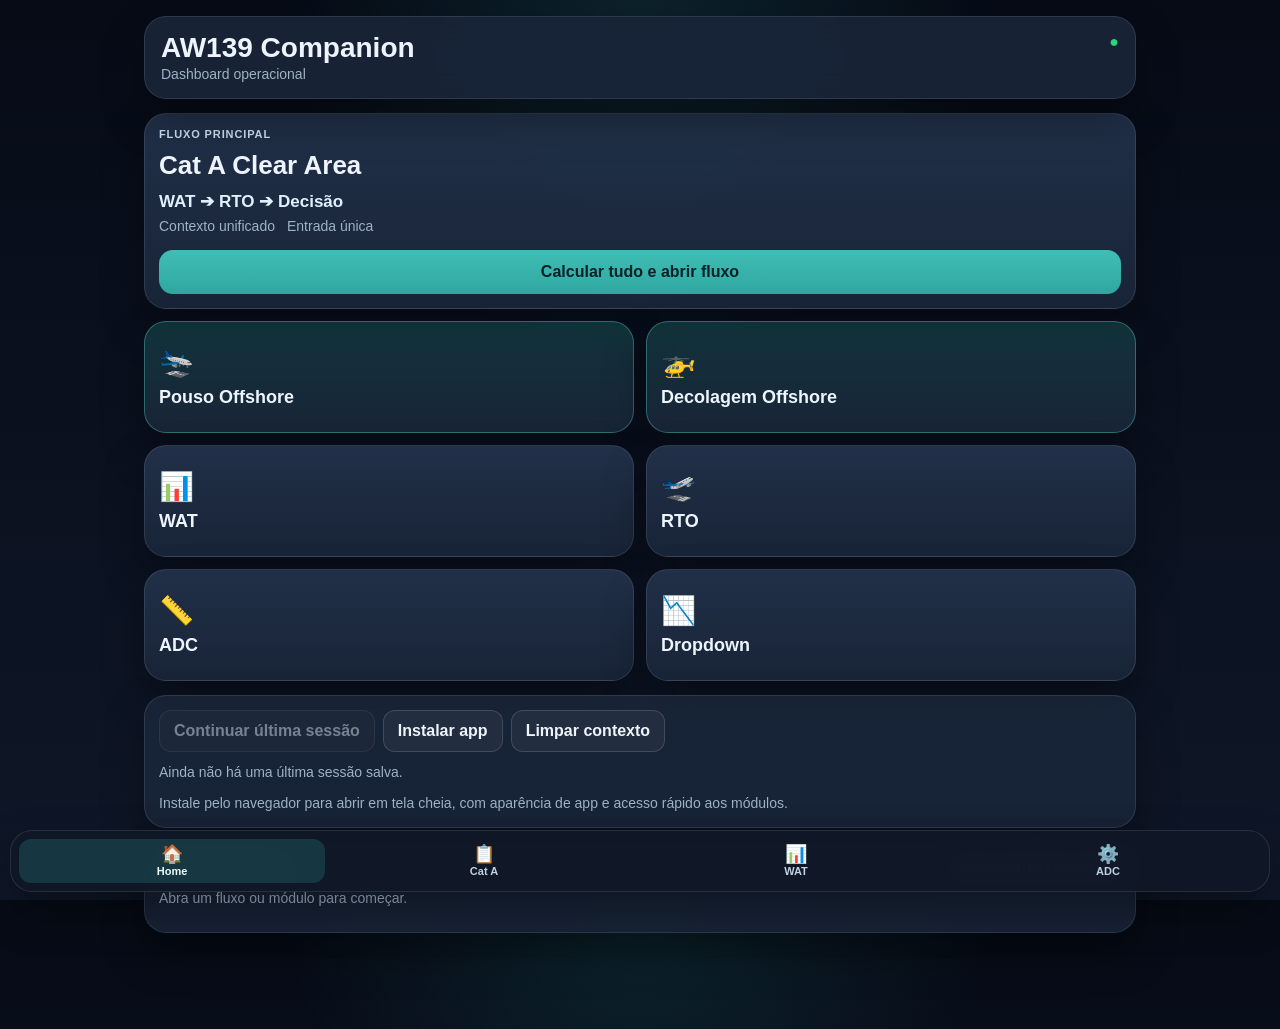
==== index.html @ ec9bca44 "Adiciona classes legadas para facilitar merge da home" ====
<!doctype html>
<html lang="pt-BR">
<head>
  <meta charset="utf-8">
  <meta name="viewport" content="width=device-width, initial-scale=1, viewport-fit=cover">
  <meta name="theme-color" content="#0b1220">
  <meta name="apple-mobile-web-app-capable" content="yes">
  <meta name="apple-mobile-web-app-status-bar-style" content="black-translucent">
  <meta name="apple-mobile-web-app-title" content="AW139">
  <title>AW139 Companion</title>
  <link rel="manifest" href="manifest.webmanifest">
  <link rel="icon" type="image/png" sizes="32x32" href="assets/icon-32.png">
  <link rel="apple-touch-icon" sizes="180x180" href="assets/icon-180.png">
  <link rel="stylesheet" href="styles.css">
  <link rel="stylesheet" href="shared/pwa.css">
</head>
<body>
  <main class="home-shell home-shell-minimal app-shell">
    <header class="home-topbar app-header">
      <div>
        <h1>AW139 Companion</h1>
        <p class="subtitle">Dashboard operacional</p>
      </div>
      <div class="header-actions" aria-label="Status do sistema">
        <span class="status-icon connected">●</span>
      </div>
    </header>

    <section class="launcher-grid dashboard-grid" aria-label="Ferramentas principais">
      <article class="widget large-widget flight-preview">
        <span class="card-tag">Fluxo principal</span>
        <h2>Cat A Clear Area</h2>
        <div class="flight-data">
          <div class="route">WAT ➔ RTO ➔ Decisão</div>
          <div class="details">
            <span>Contexto unificado</span>
            <span>Entrada única</span>
          </div>
        </div>
        <a class="btn-primary action-button" href="cata/">Calcular tudo e abrir fluxo</a>
      </article>

      <a class="widget small-widget priority-widget" href="pouso-offshore/">
        <div class="widget-icon">🛬</div>
        <h3>Pouso Offshore</h3>
      </a>

      <a class="widget small-widget priority-widget" href="decolagem-offshore/">
        <div class="widget-icon">🚁</div>
        <h3>Decolagem Offshore</h3>
      </a>

      <a class="widget small-widget" href="wat/?back=1&return=../index.html">
        <div class="widget-icon">📊</div>
        <h3>WAT</h3>
      </a>

      <a class="widget small-widget" href="rto/?back=1&return=../index.html">
        <div class="widget-icon">🛫</div>
        <h3>RTO</h3>
      </a>

      <a class="widget small-widget" href="adc/?back=1&return=../index.html">
        <div class="widget-icon">📏</div>
        <h3>ADC</h3>
      </a>

      <a class="widget small-widget" href="dropdown/?back=1&return=../index.html">
        <div class="widget-icon">📉</div>
        <h3>Dropdown</h3>
      </a>
    </section>

    <section class="utility-panel">
      <div class="utility-actions">
        <a id="continueLink" class="quick-action disabled" href="cata/" aria-disabled="true">Continuar última sessão</a>
        <button id="installGuideBtn" class="quick-action" type="button">Instalar app</button>
        <button id="clearContextBtn" class="quick-action" type="button">Limpar contexto</button>
      </div>
      <p id="continueText" class="utility-note">Ainda não há uma última sessão salva.</p>
      <p id="installStatusText" class="utility-note">Instale pela Safari para abrir em tela cheia no iPhone e iPad.</p>
    </section>

    <section id="resumeCard" class="resume-inline">
      <div class="resume-inline-head">
        <span class="resume-tag">Último contexto</span>
        <strong id="resumeTitle">Sem contexto salvo</strong>
      </div>
      <p id="resumeSummary">Abra um fluxo ou módulo para começar.</p>
      <div class="resume-chips" id="resumeChips"></div>
    </section>
  </main>

  <nav class="app-tab-bar" aria-label="Navegação rápida">
    <a href="#" class="tab-item active" aria-current="page">
      <span class="tab-icon">🏠</span>
      <span class="tab-label">Home</span>
    </a>
    <a href="cata/" class="tab-item">
      <span class="tab-icon">📋</span>
      <span class="tab-label">Cat A</span>
    </a>
    <a href="wat/?back=1&return=../index.html" class="tab-item">
      <span class="tab-icon">📊</span>
      <span class="tab-label">WAT</span>
    </a>
    <a href="adc/?back=1&return=../index.html" class="tab-item">
      <span class="tab-icon">⚙️</span>
      <span class="tab-label">ADC</span>
    </a>
  </nav>

  <script src="shared/pwa.js"></script>
  <script src="shared/home.js"></script>
</body>
</html>
---- styles.css ----
:root{
  --bg:#060b16;
  --bg2:#0f1728;
  --panel:#192538;
  --panel-2:#22324a;
  --text:#edf4fd;
  --muted:#9eb2c8;
  --accent:#2fa7a0;
  --line:rgba(255,255,255,.1);
  --shadow:0 20px 42px rgba(0,0,0,.35);
}
*{box-sizing:border-box}
html,body{height:100%}
body{
  margin:0;
  min-height:100svh;
  font-family:Inter,-apple-system,BlinkMacSystemFont,"Segoe UI",Roboto,Helvetica,Arial,sans-serif;
  color:var(--text);
  background:radial-gradient(circle at top, rgba(47,167,160,.15), transparent 32%), linear-gradient(180deg,var(--bg) 0%,var(--bg2) 100%);
}
a{color:inherit;text-decoration:none}
button{font:inherit}

.home-shell.app-shell,.app-shell{
  min-height:100%;
  max-width:1020px;
  margin:0 auto;
  padding:calc(16px + env(safe-area-inset-top)) 14px calc(96px + env(safe-area-inset-bottom));
  display:grid;
  gap:14px;
}

.home-topbar.app-header,.app-header,
.widget,
.utility-panel,
.resume-inline,
.app-tab-bar{
  border:1px solid var(--line);
  border-radius:22px;
  box-shadow:var(--shadow);
}

.app-header{
  padding:16px;
  display:flex;
  align-items:flex-start;
  justify-content:space-between;
  background:rgba(25,37,56,.94);
  backdrop-filter:blur(12px);
}
.app-header h1{margin:0;font-size:28px;line-height:1.05}
.subtitle{margin:4px 0 0;color:var(--muted);font-size:14px}
.status-icon{font-size:16px;line-height:1}
.status-icon.connected{color:#31d17a}

.launcher-grid.dashboard-grid,.dashboard-grid{display:grid;grid-template-columns:repeat(2,minmax(0,1fr));gap:12px}
.widget{
  background:linear-gradient(180deg,rgba(34,50,74,.96),rgba(25,37,56,.96));
  padding:14px;
}
.large-widget{grid-column:1/-1;display:grid;gap:10px}
.card-tag,.resume-tag{font-size:11px;font-weight:800;letter-spacing:.08em;text-transform:uppercase;color:#cde0f1}
.flight-preview h2{margin:0;font-size:26px}
.flight-data{display:grid;gap:6px}
.route{font-size:17px;font-weight:700;color:#dff0ff}
.details{display:flex;gap:12px;flex-wrap:wrap;color:var(--muted);font-size:14px}
.btn-primary{
  margin-top:6px;
  min-height:44px;
  border-radius:14px;
  display:inline-flex;
  align-items:center;
  justify-content:center;
  background:linear-gradient(180deg,#40beb6,#2fa7a0);
  color:#042128;
  font-weight:800;
  border:none;
}
.small-widget{
  min-height:112px;
  display:grid;
  align-content:center;
  justify-items:start;
  gap:8px;
}
.widget-icon{font-size:28px}
.small-widget h3{margin:0;font-size:18px}
.priority-widget{background:linear-gradient(180deg,rgba(47,167,160,.24),rgba(25,37,56,.98));border-color:rgba(95,224,216,.35)}

.utility-panel,.resume-inline{padding:14px;display:grid;gap:10px;background:rgba(25,37,56,.94)}
.utility-actions{display:flex;gap:8px;flex-wrap:wrap}
.quick-action{
  border-radius:12px;
  border:1px solid rgba(255,255,255,.14);
  min-height:42px;
  padding:0 14px;
  display:inline-flex;
  align-items:center;
  justify-content:center;
  background:rgba(255,255,255,.05);
  color:var(--text);
  font-weight:700;
}
.quick-action.disabled{opacity:.45;pointer-events:none}
.utility-note,.resume-inline p{margin:0;color:var(--muted);font-size:14px;line-height:1.45}
.resume-inline-head{display:flex;align-items:center;justify-content:space-between;gap:8px;flex-wrap:wrap}
.resume-inline strong{font-size:18px}
.resume-chips{display:flex;gap:8px;flex-wrap:wrap}
.chip{min-height:30px;padding:4px 10px;border-radius:999px;background:rgba(255,255,255,.06);border:1px solid rgba(255,255,255,.1);font-size:12px}

.app-tab-bar{
  position:fixed;
  left:10px;
  right:10px;
  bottom:calc(8px + env(safe-area-inset-bottom));
  background:rgba(16,24,39,.95);
  backdrop-filter:blur(14px);
  padding:8px;
  display:grid;
  grid-template-columns:repeat(4,minmax(0,1fr));
  gap:6px;
}
.tab-item{display:grid;justify-items:center;gap:2px;padding:6px;border-radius:12px;color:#bfd1e3}
.tab-item.active{background:rgba(47,167,160,.22);color:#e9fbfa}
.tab-icon{font-size:18px;line-height:1}
.tab-label{font-size:11px;font-weight:700}

@media (max-width:760px){
  .home-shell.app-shell,.app-shell{padding-left:10px;padding-right:10px}
  .app-header h1{font-size:24px}
  .flight-preview h2{font-size:22px}
  .launcher-grid.dashboard-grid,.dashboard-grid{grid-template-columns:1fr 1fr}
  .utility-actions{display:grid;grid-template-columns:1fr}
}
---- shared/pwa.css ----
:root{
  --pwa-safe-top: env(safe-area-inset-top, 0px);
  --pwa-safe-right: env(safe-area-inset-right, 0px);
  --pwa-safe-bottom: env(safe-area-inset-bottom, 0px);
  --pwa-safe-left: env(safe-area-inset-left, 0px);
}
html, body { min-height: 100%; }
body { min-height: 100svh; }
body.is-standalone { overscroll-behavior-y: contain; }
body.is-standalone .home-shell,
body.is-standalone .cockpit-shell,
body.is-standalone .app-shell,
body.is-standalone .shell,
body.is-standalone .workspace {
  padding-bottom: max(16px, var(--pwa-safe-bottom));
}
body.is-standalone .home-topbar,
body.is-standalone .topbar,
body.is-standalone .module-topbar,
body.is-standalone .adc-module-topbar {
  padding-top: max(8px, calc(var(--pwa-safe-top) + 4px));
}
.pwa-launch-mask {
  position: fixed;
  inset: 0;
  z-index: 10050;
  display: grid;
  place-items: center;
  background: radial-gradient(circle at top, rgba(46, 135, 129, .22), transparent 40%), linear-gradient(180deg, #07111b 0%, #0b1220 100%);
  opacity: 1;
  transition: opacity .22s ease;
}
.pwa-launch-mask.is-hiding { opacity: 0; pointer-events: none; }
.pwa-launch-card {
  width: min(280px, calc(100vw - 40px));
  padding: 22px 20px 18px;
  border-radius: 24px;
  border: 1px solid rgba(255,255,255,.10);
  background: rgba(9, 16, 27, .86);
  backdrop-filter: blur(16px);
  box-shadow: 0 20px 44px rgba(0,0,0,.36);
  text-align: center;
  color: #e8eef7;
}
.pwa-launch-icon {
  width: 68px; height: 68px; margin: 0 auto 14px; border-radius: 18px; overflow: hidden;
  border: 1px solid rgba(255,255,255,.12); box-shadow: 0 12px 28px rgba(0,0,0,.28);
}
.pwa-launch-icon img { width: 100%; height: 100%; display: block; object-fit: cover; }
.pwa-launch-title { font-size: 18px; font-weight: 800; letter-spacing: .02em; }
.pwa-launch-subtitle { margin-top: 6px; color: #9fb1c6; font-size: 13px; }
.pwa-toast-text strong { color: #f3f7fb; }
.pwa-network-chip {
  position: fixed;
  right: max(12px, var(--pwa-safe-right));
  top: max(12px, calc(var(--pwa-safe-top) + 8px));
  z-index: 9998;
  display: inline-flex;
  align-items: center;
  gap: 8px;
  min-height: 34px;
  padding: 0 12px;
  border-radius: 999px;
  border: 1px solid rgba(255,255,255,.12);
  background: rgba(9, 16, 27, .86);
  color: #d9e4ef;
  font-size: 12px;
  font-weight: 700;
  letter-spacing: .03em;
  backdrop-filter: blur(10px);
  box-shadow: 0 10px 24px rgba(0,0,0,.28);
}
.pwa-network-chip[hidden] { display: none !important; }
.pwa-network-chip::before {
  content: '';
  width: 8px;
  height: 8px;
  border-radius: 999px;
  background: #2dc97a;
  box-shadow: 0 0 0 4px rgba(45,201,122,.16);
}
.pwa-network-chip.offline::before {
  background: #f3b447;
  box-shadow: 0 0 0 4px rgba(243,180,71,.18);
}
@media (max-width: 760px) {
  .pwa-launch-card { width: min(260px, calc(100vw - 32px)); }
  .pwa-network-chip { left: max(12px, var(--pwa-safe-left)); right: auto; }
}

body:not(.pwa-shell-ready) .home-shell,
body:not(.pwa-shell-ready) .app-shell,
body:not(.pwa-shell-ready) .cockpit-shell,
body:not(.pwa-shell-ready) .shell {
  opacity: 0;
  transform: translateY(8px);
}
.home-shell,
.app-shell,
.cockpit-shell,
.shell {
  transition: opacity .24s ease, transform .24s ease;
}
body.pwa-shell-ready .home-shell,
body.pwa-shell-ready .app-shell,
body.pwa-shell-ready .cockpit-shell,
body.pwa-shell-ready .shell {
  opacity: 1;
  transform: none;
}
body.is-standalone .home-topbar,
body.is-standalone .topbar,
body.is-standalone .module-topbar,
body.is-standalone .adc-module-topbar {
  position: sticky;
  top: 0;
  z-index: 90;
}
body.is-standalone.is-scrolled .home-topbar,
body.is-standalone.is-scrolled .topbar,
body.is-standalone.is-scrolled .module-topbar,
body.is-standalone.is-scrolled .adc-module-topbar {
  box-shadow: 0 16px 34px rgba(0,0,0,.24);
  border-color: rgba(255,255,255,.14);
  background: rgba(11,18,32,.92);
}
body.is-standalone .home-shell,
body.is-standalone .app-shell,
body.is-standalone .cockpit-shell,
body.is-standalone .shell {
  padding-left: max(12px, var(--pwa-safe-left));
  padding-right: max(12px, var(--pwa-safe-right));
}
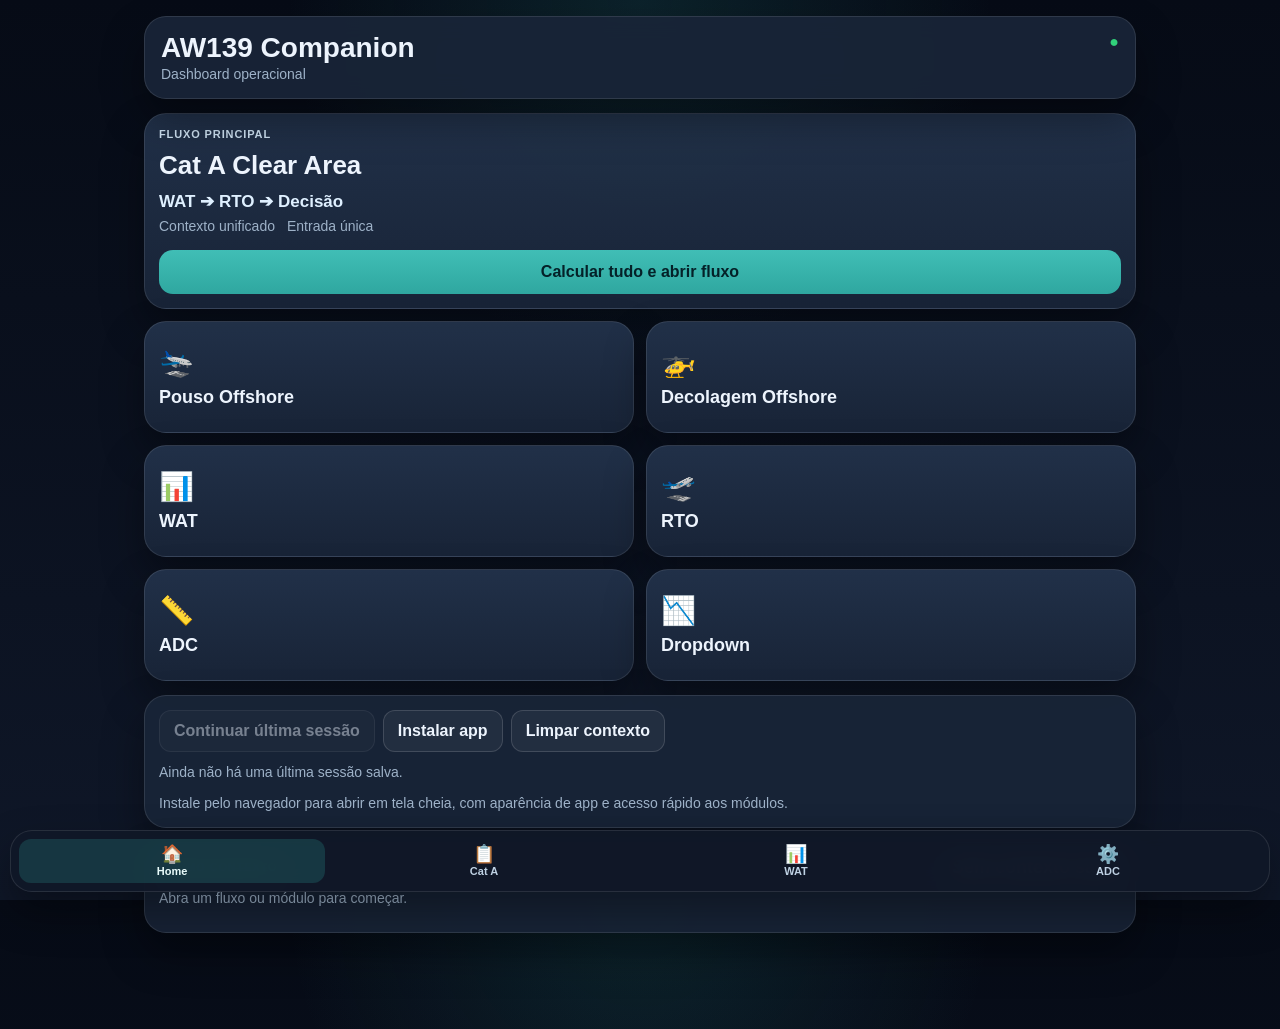
==== commit 1bbbd1d3: "Reorder home modules to prioritize offshore flow" ====
--- a/index.html
+++ b/index.html
@@ -15,8 +15,8 @@
   <link rel="stylesheet" href="shared/pwa.css">
 </head>
 <body>
-  <main class="home-shell home-shell-minimal app-shell">
-    <header class="home-topbar app-header">
+  <main class="app-shell">
+    <header class="app-header">
       <div>
         <h1>AW139 Companion</h1>
         <p class="subtitle">Dashboard operacional</p>
@@ -26,7 +26,7 @@
       </div>
     </header>
 
-    <section class="launcher-grid dashboard-grid" aria-label="Ferramentas principais">
+    <section class="dashboard-grid" aria-label="Ferramentas principais">
       <article class="widget large-widget flight-preview">
         <span class="card-tag">Fluxo principal</span>
         <h2>Cat A Clear Area</h2>
@@ -40,12 +40,12 @@
         <a class="btn-primary action-button" href="cata/">Calcular tudo e abrir fluxo</a>
       </article>
 
-      <a class="widget small-widget priority-widget" href="pouso-offshore/">
+      <a class="widget small-widget" href="pouso-offshore/">
         <div class="widget-icon">🛬</div>
         <h3>Pouso Offshore</h3>
       </a>
 
-      <a class="widget small-widget priority-widget" href="decolagem-offshore/">
+      <a class="widget small-widget" href="decolagem-offshore/">
         <div class="widget-icon">🚁</div>
         <h3>Decolagem Offshore</h3>
       </a>
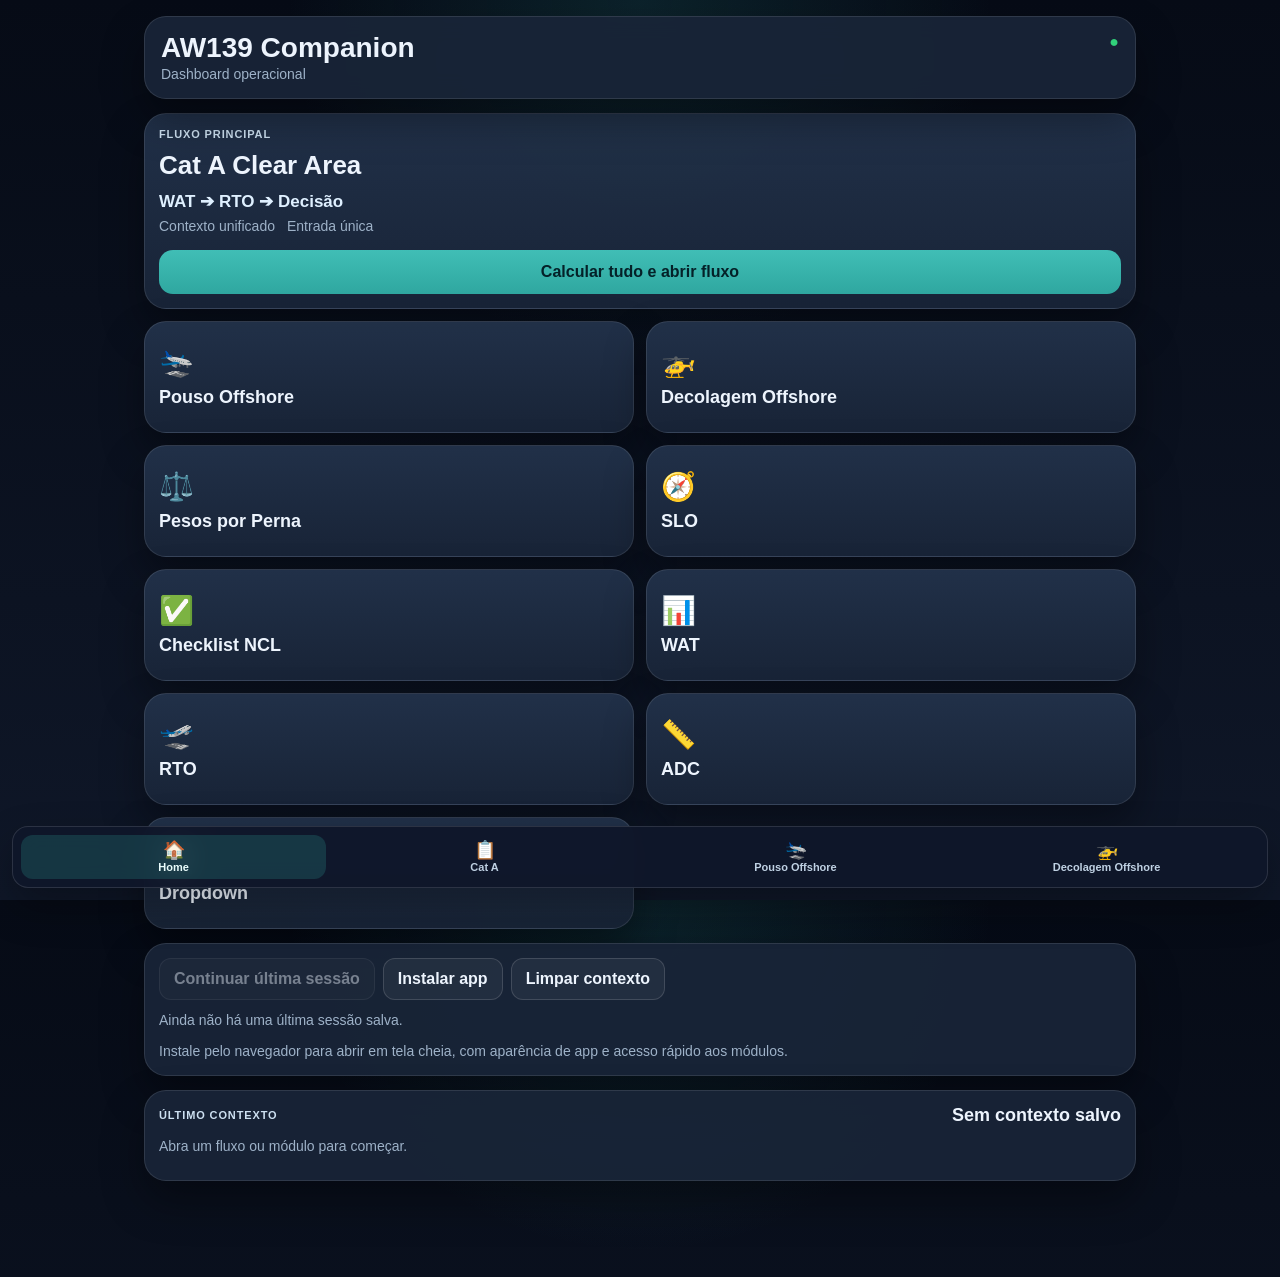
==== commit 4b793611: "Integrar módulos Pesos por Perna, SLO e Checklist NCL ao shell - Copia tileao/peso (main) para ./pes" ====
--- a/index.html
+++ b/index.html
@@ -48,6 +48,21 @@
       <a class="widget small-widget" href="decolagem-offshore/">
         <div class="widget-icon">🚁</div>
         <h3>Decolagem Offshore</h3>
+      </a>
+
+      <a class="widget small-widget" href="pesos/?embed=1&back=1&return=../index.html">
+        <div class="widget-icon">⚖️</div>
+        <h3>Pesos por Perna</h3>
+      </a>
+
+      <a class="widget small-widget" href="slo/?embed=1&back=1&return=../index.html">
+        <div class="widget-icon">🧭</div>
+        <h3>SLO</h3>
+      </a>
+
+      <a class="widget small-widget" href="ncl/?embed=1&back=1&return=../index.html">
+        <div class="widget-icon">✅</div>
+        <h3>Checklist NCL</h3>
       </a>
 
       <a class="widget small-widget" href="wat/?back=1&return=../index.html">
--- a/shared/pwa.css
+++ b/shared/pwa.css
@@ -86,7 +86,6 @@
 }
 @media (max-width: 760px) {
   .pwa-launch-card { width: min(260px, calc(100vw - 32px)); }
-  .pwa-network-chip { left: max(12px, var(--pwa-safe-left)); right: auto; }
 }
 
 body:not(.pwa-shell-ready) .home-shell,
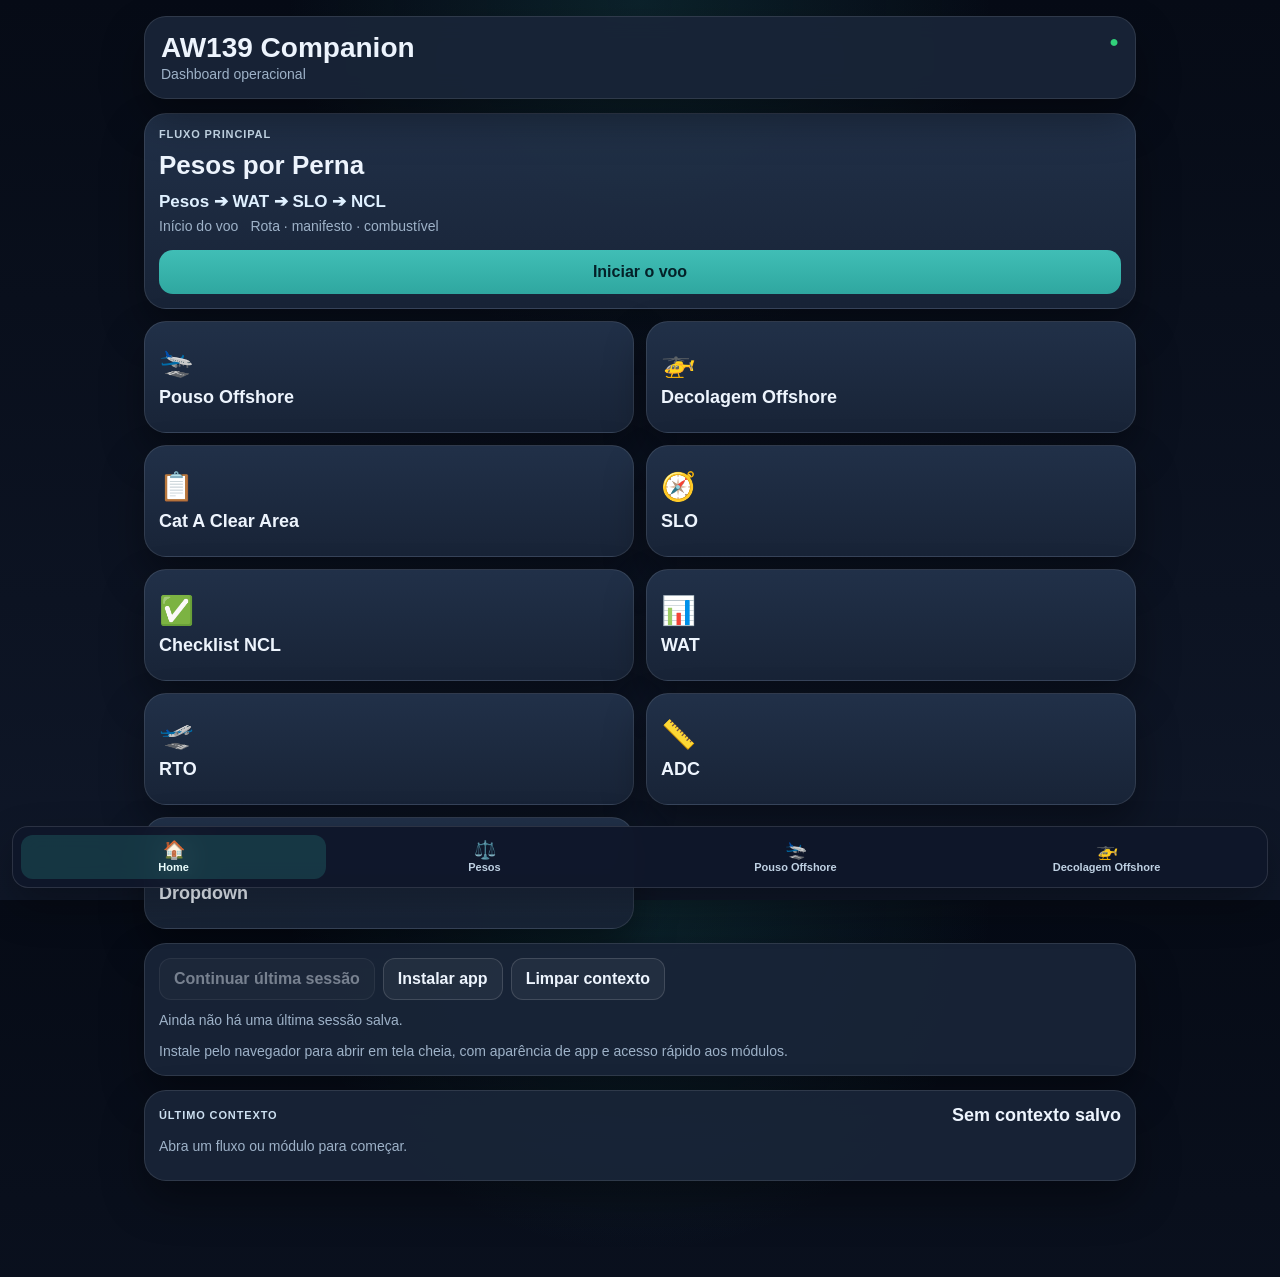
==== commit e31944be: "Pesos por Perna vira o fluxo principal da home O voo começa no Pesos, então ele assume o card grande" ====
--- a/index.html
+++ b/index.html
@@ -29,15 +29,15 @@
     <section class="dashboard-grid" aria-label="Ferramentas principais">
       <article class="widget large-widget flight-preview">
         <span class="card-tag">Fluxo principal</span>
-        <h2>Cat A Clear Area</h2>
+        <h2>Pesos por Perna</h2>
         <div class="flight-data">
-          <div class="route">WAT ➔ RTO ➔ Decisão</div>
+          <div class="route">Pesos ➔ WAT ➔ SLO ➔ NCL</div>
           <div class="details">
-            <span>Contexto unificado</span>
-            <span>Entrada única</span>
+            <span>Início do voo</span>
+            <span>Rota · manifesto · combustível</span>
           </div>
         </div>
-        <a class="btn-primary action-button" href="cata/">Calcular tudo e abrir fluxo</a>
+        <a class="btn-primary action-button" href="pesos/?embed=1&back=1&return=../index.html">Iniciar o voo</a>
       </article>
 
       <a class="widget small-widget" href="pouso-offshore/">
@@ -50,9 +50,9 @@
         <h3>Decolagem Offshore</h3>
       </a>
 
-      <a class="widget small-widget" href="pesos/?embed=1&back=1&return=../index.html">
-        <div class="widget-icon">⚖️</div>
-        <h3>Pesos por Perna</h3>
+      <a class="widget small-widget" href="cata/">
+        <div class="widget-icon">📋</div>
+        <h3>Cat A Clear Area</h3>
       </a>
 
       <a class="widget small-widget" href="slo/?embed=1&back=1&return=../index.html">
@@ -111,17 +111,17 @@
       <span class="tab-icon">🏠</span>
       <span class="tab-label">Home</span>
     </a>
-    <a href="cata/" class="tab-item">
-      <span class="tab-icon">📋</span>
-      <span class="tab-label">Cat A</span>
+    <a href="pesos/?embed=1&back=1&return=../index.html" class="tab-item">
+      <span class="tab-icon">⚖️</span>
+      <span class="tab-label">Pesos</span>
     </a>
-    <a href="wat/?back=1&return=../index.html" class="tab-item">
-      <span class="tab-icon">📊</span>
-      <span class="tab-label">WAT</span>
+    <a href="pouso-offshore/" class="tab-item">
+      <span class="tab-icon">🛬</span>
+      <span class="tab-label">Pouso Offshore</span>
     </a>
-    <a href="adc/?back=1&return=../index.html" class="tab-item">
-      <span class="tab-icon">⚙️</span>
-      <span class="tab-label">ADC</span>
+    <a href="decolagem-offshore/" class="tab-item">
+      <span class="tab-icon">🚁</span>
+      <span class="tab-label">Decolagem Offshore</span>
     </a>
   </nav>
 
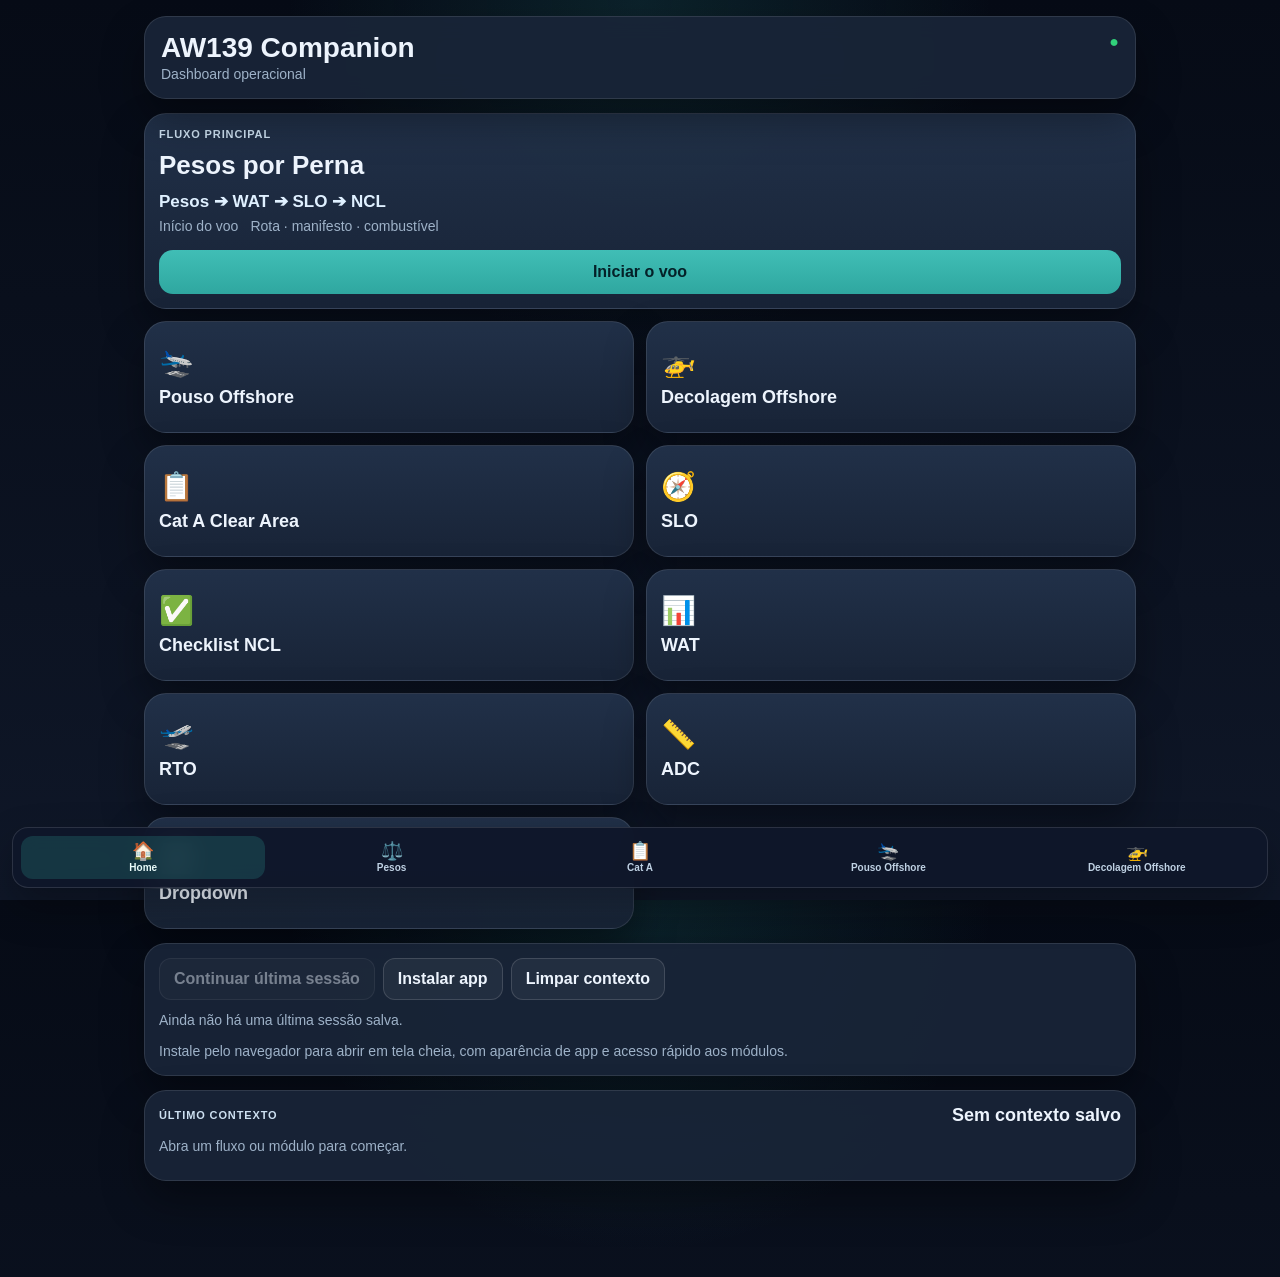
==== commit 021c3ecb: "Barra inferior com 5 itens e estado vazio nos chips de importação - Navegação rápida: Home, Pesos, C" ====
--- a/index.html
+++ b/index.html
@@ -115,6 +115,10 @@
       <span class="tab-icon">⚖️</span>
       <span class="tab-label">Pesos</span>
     </a>
+    <a href="cata/" class="tab-item">
+      <span class="tab-icon">📋</span>
+      <span class="tab-label">Cat A</span>
+    </a>
     <a href="pouso-offshore/" class="tab-item">
       <span class="tab-icon">🛬</span>
       <span class="tab-label">Pouso Offshore</span>
--- a/styles.css
+++ b/styles.css
@@ -21,7 +21,7 @@
 a{color:inherit;text-decoration:none}
 button{font:inherit}
 
-.home-shell.app-shell,.app-shell{
+.app-shell{
   min-height:100%;
   max-width:1020px;
   margin:0 auto;
@@ -30,7 +30,7 @@
   gap:14px;
 }
 
-.home-topbar.app-header,.app-header,
+.app-header,
 .widget,
 .utility-panel,
 .resume-inline,
@@ -53,7 +53,7 @@
 .status-icon{font-size:16px;line-height:1}
 .status-icon.connected{color:#31d17a}
 
-.launcher-grid.dashboard-grid,.dashboard-grid{display:grid;grid-template-columns:repeat(2,minmax(0,1fr));gap:12px}
+.dashboard-grid{display:grid;grid-template-columns:repeat(2,minmax(0,1fr));gap:12px}
 .widget{
   background:linear-gradient(180deg,rgba(34,50,74,.96),rgba(25,37,56,.96));
   padding:14px;
@@ -85,7 +85,6 @@
 }
 .widget-icon{font-size:28px}
 .small-widget h3{margin:0;font-size:18px}
-.priority-widget{background:linear-gradient(180deg,rgba(47,167,160,.24),rgba(25,37,56,.98));border-color:rgba(95,224,216,.35)}
 
 .utility-panel,.resume-inline{padding:14px;display:grid;gap:10px;background:rgba(25,37,56,.94)}
 .utility-actions{display:flex;gap:8px;flex-wrap:wrap}
@@ -117,7 +116,7 @@
   backdrop-filter:blur(14px);
   padding:8px;
   display:grid;
-  grid-template-columns:repeat(4,minmax(0,1fr));
+  grid-template-columns:repeat(5,minmax(0,1fr));
   gap:6px;
 }
 .tab-item{display:grid;justify-items:center;gap:2px;padding:6px;border-radius:12px;color:#bfd1e3}
@@ -126,9 +125,9 @@
 .tab-label{font-size:11px;font-weight:700}
 
 @media (max-width:760px){
-  .home-shell.app-shell,.app-shell{padding-left:10px;padding-right:10px}
+  .app-shell{padding-left:10px;padding-right:10px}
   .app-header h1{font-size:24px}
   .flight-preview h2{font-size:22px}
-  .launcher-grid.dashboard-grid,.dashboard-grid{grid-template-columns:1fr 1fr}
+  .dashboard-grid{grid-template-columns:1fr 1fr}
   .utility-actions{display:grid;grid-template-columns:1fr}
 }
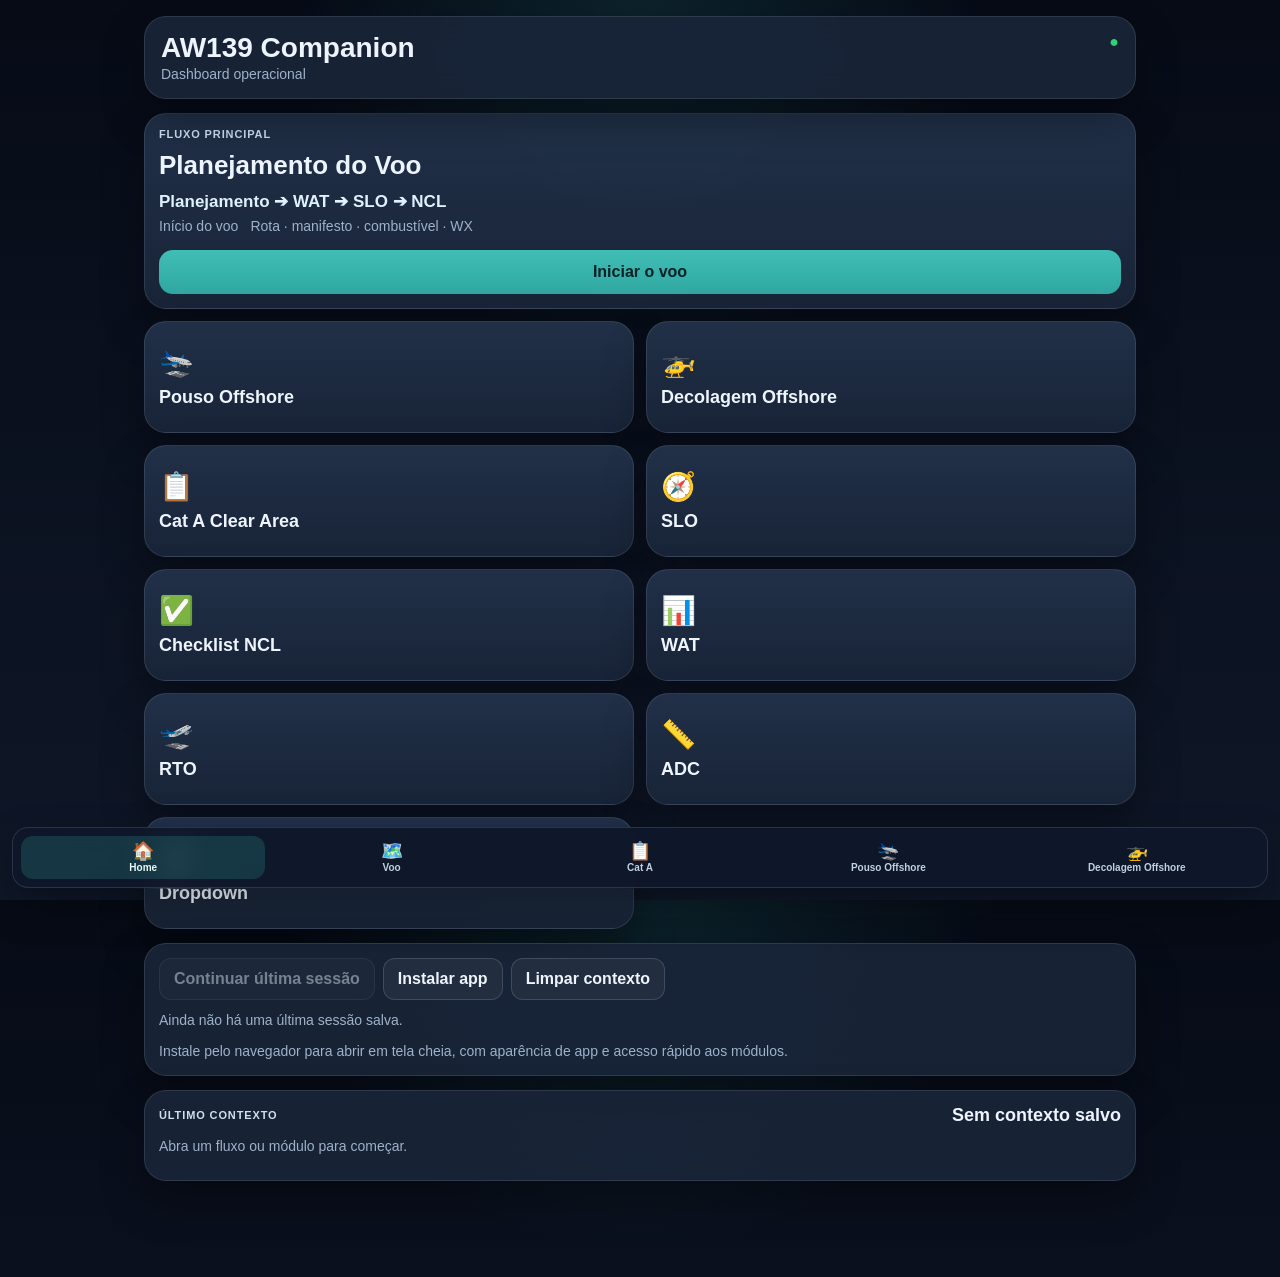
==== commit ebfce5c4: "Planejamento do Voo: novo nome do módulo e usabilidade do WX - Módulo /pesos renomeado para "Planeja" ====
--- a/index.html
+++ b/index.html
@@ -29,12 +29,12 @@
     <section class="dashboard-grid" aria-label="Ferramentas principais">
       <article class="widget large-widget flight-preview">
         <span class="card-tag">Fluxo principal</span>
-        <h2>Pesos por Perna</h2>
+        <h2>Planejamento do Voo</h2>
         <div class="flight-data">
-          <div class="route">Pesos ➔ WAT ➔ SLO ➔ NCL</div>
+          <div class="route">Planejamento ➔ WAT ➔ SLO ➔ NCL</div>
           <div class="details">
             <span>Início do voo</span>
-            <span>Rota · manifesto · combustível</span>
+            <span>Rota · manifesto · combustível · WX</span>
           </div>
         </div>
         <a class="btn-primary action-button" href="pesos/?embed=1&back=1&return=../index.html">Iniciar o voo</a>
@@ -112,8 +112,8 @@
       <span class="tab-label">Home</span>
     </a>
     <a href="pesos/?embed=1&back=1&return=../index.html" class="tab-item">
-      <span class="tab-icon">⚖️</span>
-      <span class="tab-label">Pesos</span>
+      <span class="tab-icon">🗺️</span>
+      <span class="tab-label">Voo</span>
     </a>
     <a href="cata/" class="tab-item">
       <span class="tab-icon">📋</span>
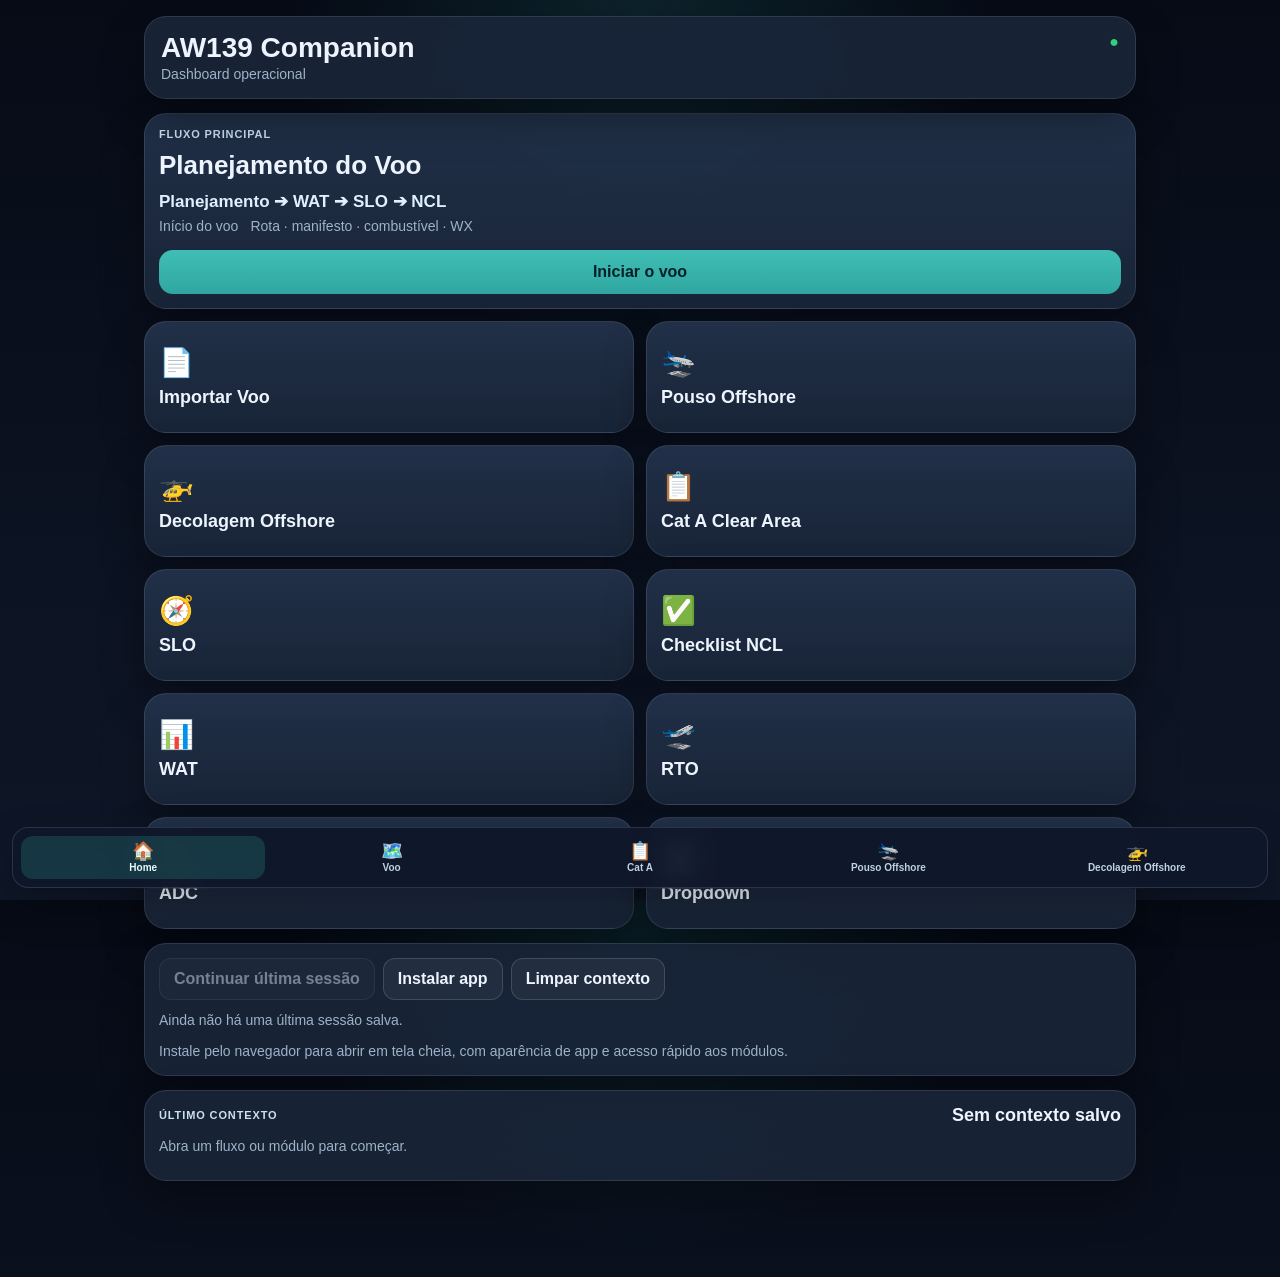
==== commit 17983bee: "Adiciona módulo Importar Voo (parser de Flight Preview F-OPR 184) Novo módulo web (HTML/CSS/JS puro," ====
--- a/index.html
+++ b/index.html
@@ -39,6 +39,11 @@
         </div>
         <a class="btn-primary action-button" href="pesos/?embed=1&back=1&return=../index.html">Iniciar o voo</a>
       </article>
+
+      <a class="widget small-widget" href="importar-voo/?back=1&return=../index.html">
+        <div class="widget-icon">📄</div>
+        <h3>Importar Voo</h3>
+      </a>
 
       <a class="widget small-widget" href="pouso-offshore/">
         <div class="widget-icon">🛬</div>
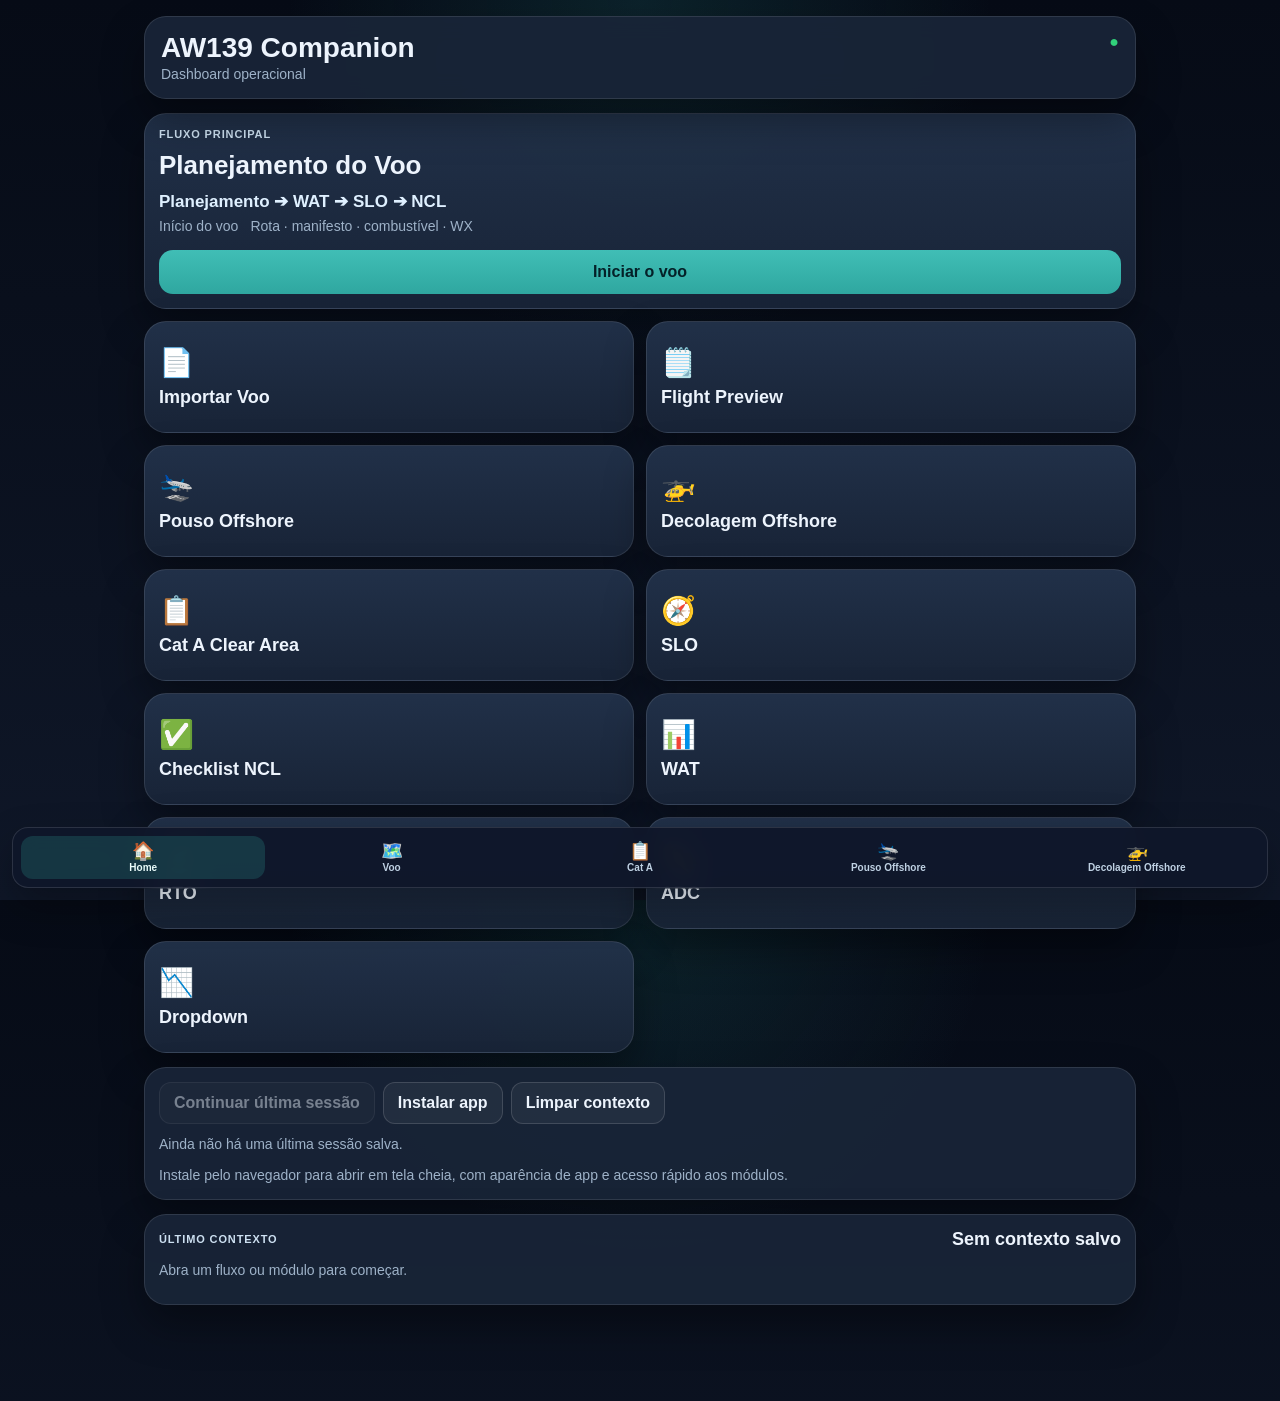
==== commit 9396e2d1: "Novo módulo Flight Preview: tela de visão geral só de consulta Lê o voo já importado (aw139_flight_p" ====
--- a/index.html
+++ b/index.html
@@ -43,6 +43,11 @@
       <a class="widget small-widget" href="importar-voo/?back=1&return=../index.html">
         <div class="widget-icon">📄</div>
         <h3>Importar Voo</h3>
+      </a>
+
+      <a class="widget small-widget" href="flight-preview/">
+        <div class="widget-icon">🗒️</div>
+        <h3>Flight Preview</h3>
       </a>
 
       <a class="widget small-widget" href="pouso-offshore/">
